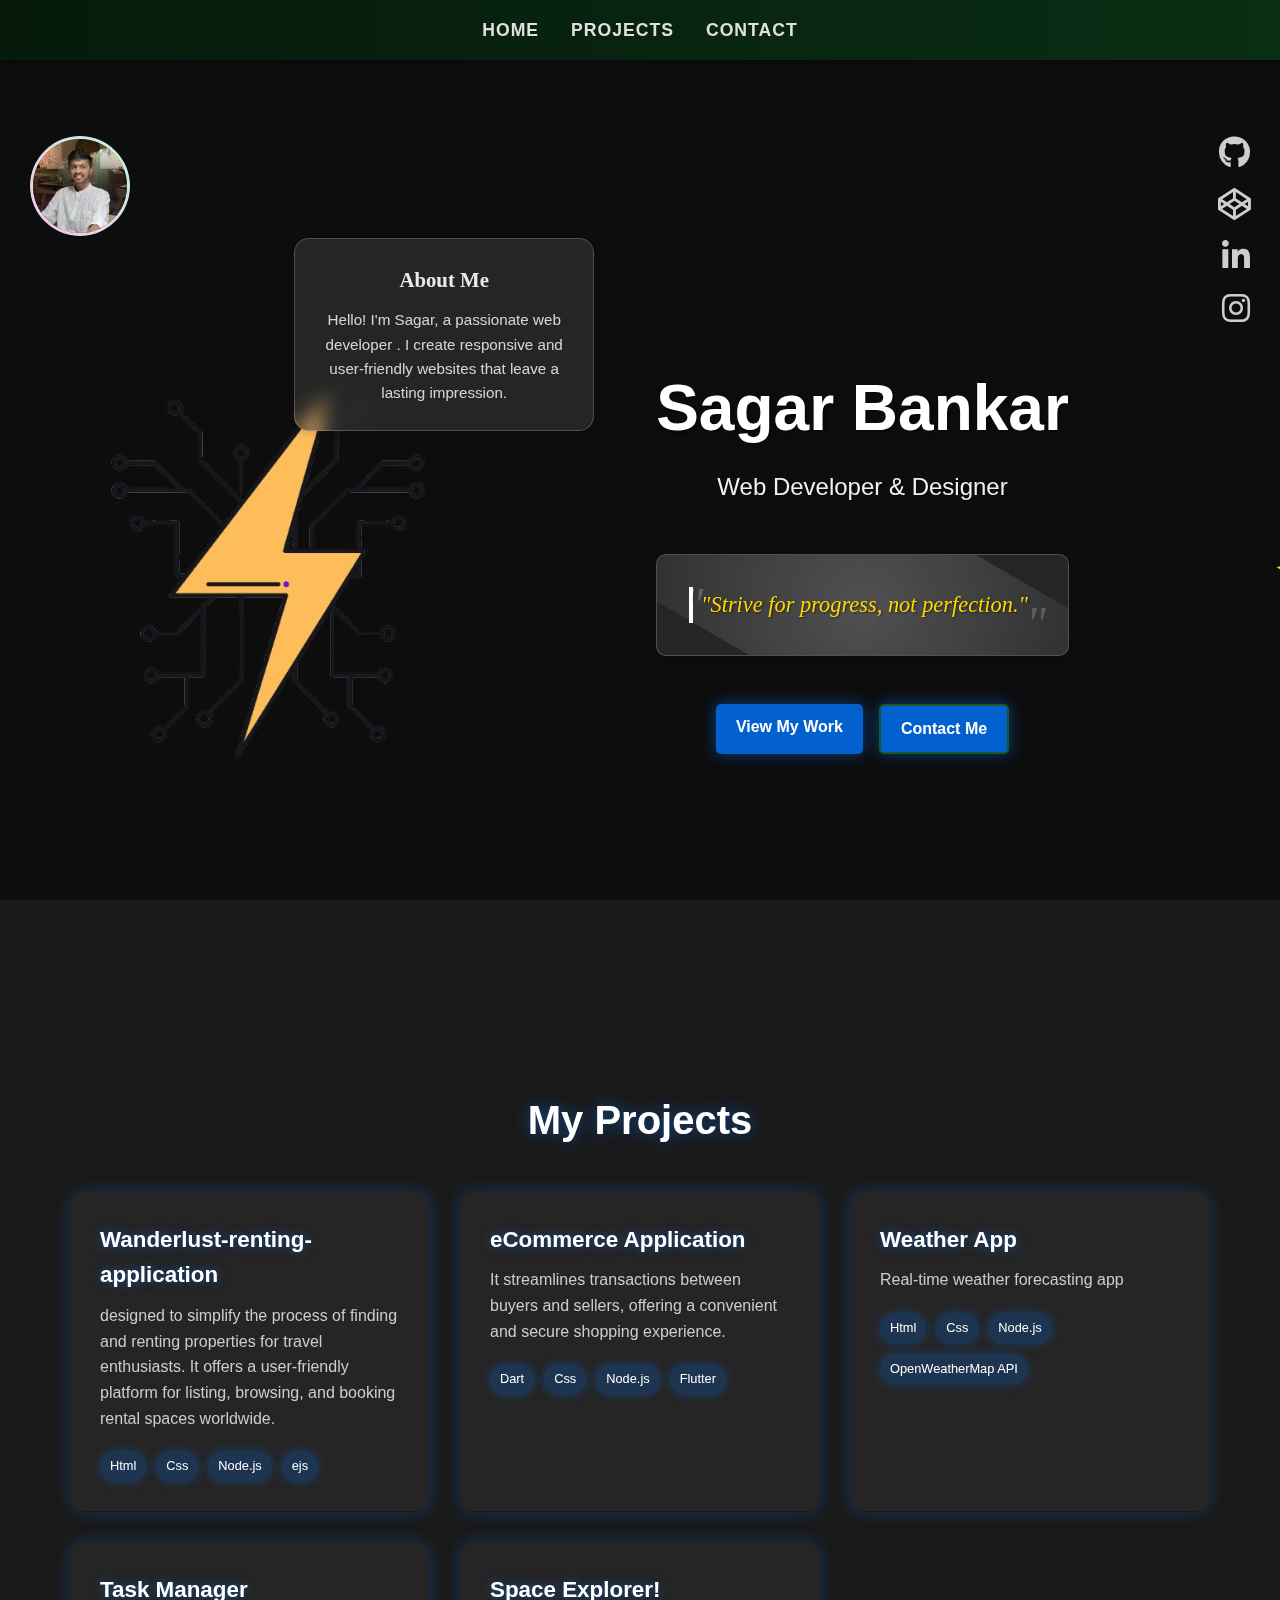
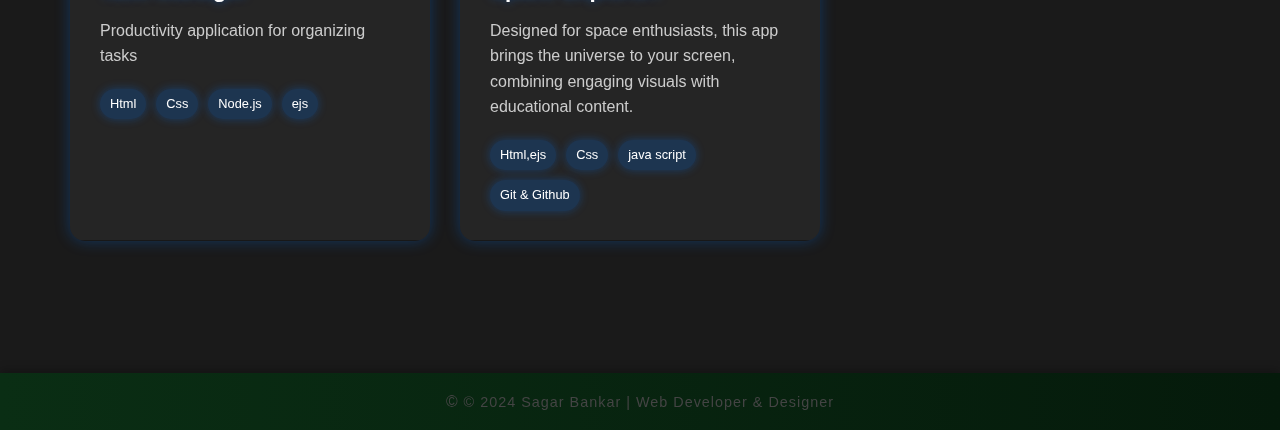
==== index.html @ 1aa9ca57 "Update index.html" ====
\<!DOCTYPE html>
<html lang="en">
<head>
    <meta charset="UTF-8">
    <meta name="viewport" content="width=device-width, initial-scale=1.0">
    <title>Welcome to the Progress</title>
    <link rel="stylesheet" href="styles.css">
    <link rel="stylesheet" href="https://cdnjs.cloudflare.com/ajax/libs/font-awesome/6.4.0/css/all.min.css">
</head>
<body>
    <header>
        <nav>
            <ul>
                <li><a href="#home">Home</a></li>
                
                <li><a href="#projects">Projects</a></li>
                <li><a href="contact.html">Contact</a></li>
            </ul>
        </nav>
    </header>

    <main>
        <section id="home">
            <div class="profile-container">
                <a href="https://www.linkedin.com/in/sagar-bankar-/" target="_blank" class="profile-image-link">
                    <div class="profile-image">
                        <img src="IMG_1067.jpg" alt="sagar">
                    </div>
                </a>
                <!-- New logo image -->
                <div class="logo-container">
                    <img src="logo.png" alt="Logo" class="logo"> <!-- Update the path to your logo -->
                </div>
                <!-- New about box -->
                <div class="curvy-arrow"></div>
                <div class="about-box">
                    <h3>About Me</h3>
                    <p>Hello! I'm Sagar, a passionate web developer . I create responsive and user-friendly websites that leave a lasting impression.</p>
                </div>
            </div>
            <div class="content">
                <h1>Sagar Bankar</h1>
                <p class="tagline">Web Developer & Designer</p>
                <div class="quote-box">
                    <blockquote>
                        "Strive for progress, not perfection."
                        
                    </blockquote>
                </div>
                <div class="cta-buttons">
                    <a href="#projects" class="btn btn-primary">View My Work</a>
                    <a href="contact.html" class="btn btn-secondary">Contact Me</a>
                </div>
            </div>
            <div class="social-icons">
                <a href="https://github.com/Sagar27044" target="_blank" class="social-icon">
                    <i class="fab fa-github"></i>
                </a>
                <a href="https://codepen.io/Sagar-Bankar" target="_blank" class="social-icon">
                    <i class="fab fa-codepen"></i>
                </a>
                <a href="https://www.linkedin.com/in/sagar-bankar-/" target="_blank" class="social-icon">
                    <i class="fab fa-linkedin-in"></i>
                </a>
                <a href="https://www.instagram.com/desafio.byte/" target="_blank" class="social-icon">
                    <i class="fab fa-instagram"></i>
                </a>
            </div>
        </section>

        <section id="about">
            
        </section>

        <section id="projects">
            <h2>My Projects</h2>
            <div class="project-grid">
                <div class="project-card">
                    <div class="project-content">
                        <h3>Wanderlust-renting-application</h3>
                        <p>designed to simplify the process of finding and renting properties
                            for travel enthusiasts. It offers a user-friendly platform for listing,
                            browsing, and booking rental spaces worldwide.</p>
                        <div class="project-tech">
                            <span>Html</span>
                            <span>Css</span>
                            <span>Node.js</span>
                            <span>ejs</span>
                        </div>
                    </div>
                    <div class="project-hover">
                        
                        <a href="https://github.com/Sagar27044/Wanderlust-renting-application" class="btn">GitHub</a>
                    </div>
                </div>
                <div class="project-card">
                    <div class="project-content">
                        <h3>eCommerce Application</h3>
                        <p>It streamlines transactions between buyers and sellers, offering a convenient and secure shopping experience.</p>
                        <div class="project-tech">
                            <span>Dart</span>
                            <span>Css</span>
                            <span>Node.js</span>
                            <span>Flutter</span>
                        </div>
                    </div>
                    <div class="project-hover">
                        
                        <a href="https://github.com/Sagar27044" class="btn">GitHub</a>
                    </div>
                </div>
                <div class="project-card">
                    <div class="project-content">
                        <h3>Weather App</h3>
                        <p>Real-time weather forecasting app</p>
                        <div class="project-tech">
                            <span>Html</span>
                            <span>Css</span>
                            <span>Node.js</span>
                            <span>OpenWeatherMap API</span>
                        </div>
                    </div>
                    <div class="project-hover">
                        <a href="https://codepen.io/Sagar-Bankar/pen/vYMEaLp" class="btn">View Project</a>
                        <a href="https://github.com/Sagar27044/Weather-app" class="btn">GitHub</a>
                    </div>
                </div>
                <div class="project-card">
                    <div class="project-content">
                        <h3>Task Manager</h3>
                        <p>Productivity application for organizing tasks</p>
                        <div class="project-tech">
                            <span>Html</span>
                            <span>Css</span>
                            <span>Node.js</span>
                            <span>ejs</span>
                        </div>
                    </div>
                    <div class="project-hover">
                        <a href="https://codepen.io/Sagar-Bankar/pen/rNbzBEo" class="btn">View Project</a>
                        <a href="https://github.com/Sagar27044" class="btn">GitHub</a>
                    </div>
                </div>
                  <div class="project-card">
                    <div class="project-content">
                        <h3>Space Explorer!</h3>
                        <p>Designed for space enthusiasts, this app brings the universe to your screen, 
                            combining engaging visuals with educational content.</p>
                        <div class="project-tech">
                            <span>Html,ejs</span>
                            <span>Css</span>
                            <span>java script</span>
                            <span>Git & Github</span>
                        </div>
                    </div>
                    <div class="project-hover">
                        <a href="https://sagar27044.github.io/Space-explorer/" class="btn">View Project</a>
                        <a href="https://github.com/Sagar27044/Space-explorer" class="btn">GitHub</a>
                    </div>
                </div>
                
                <!-- Add more project cards as needed -->
            </div>
        </section>
    </main>

    <footer>
        <p>&copy; 2024 Sagar Bankar | Web Developer & Designer</p>
    </footer>

    <script src="script.js"></script>
</body>
</html>
---- styles.css ----
* {
    box-sizing: border-box;
    margin: 0;
    padding: 0;
}

@keyframes backgroundColorPalette {
  0% {
    background: #ee6055;
  }
  25% {
    background: #60d394;
  }
  50% {
    background: #aaf683;
  }
  75% {
    background: #ffd97d;
  }
  100% {
    background: #ff9b85;
  }
}

body {
    margin: 0;
    font-family: Arial, sans-serif;
    line-height: 1.6;
    background-image: url('https://wallpaperaccess.com/full/2637588.jpg'); /* Replace with your image file */
    background-size: cover;
    background-position: center;
    background-attachment: fixed;
    background-repeat: no-repeat;
    color: #333;
    background-color: #1a1a1a;
    display: flex;
    flex-direction: column;
    min-height: 100vh;
}

/* Add a semi-transparent overlay to improve text readability */
body::before {
    content: '';
    position: fixed;
    top: 0;
    left: 0;
    width: 100%;
    height: 100%;
    background-color: rgba(0, 0, 0, 0.5); /* Adjust opacity as needed */
    z-index: -1;
}

header {
    background: linear-gradient(to right, #0a2e14, #051a0b); /* Darker shaded green from left to right */
    padding: 1rem;
    position: fixed;
    width: 100%;
    top: 0;
    left: 0;
    z-index: 1000;
    transition: all 0.3s ease;
    box-shadow: 0 2px 10px rgba(0, 0, 0, 0.3);
}

header:hover {
    background: linear-gradient(to right, #051a0b, #0a2e14); /* Reverse darker gradient on hover */
}

nav ul {
    list-style-type: none;
    display: flex;
    justify-content: center;
    padding: 0;
    margin: 0;
}

nav ul li {
    margin: 0 1rem;
    position: relative;
}

nav ul li a {
    color: #e0e0e0; /* Light gray text color for better contrast */
    text-decoration: none;
    font-size: 1.1rem;
    font-weight: bold;
    text-transform: uppercase;
    letter-spacing: 1px;
    padding: 0.5rem 0;
    transition: all 0.3s ease;
}

nav ul li a::before {
    content: '';
    position: absolute;
    width: 100%;
    height: 2px;
    bottom: -2px;
    left: 0;
    background-color: #4CAF50; /* Brighter green for the underline */
    visibility: hidden;
    transform: scaleX(0);
    transition: all 0.3s ease-in-out;
}

nav ul li a:hover::before {
    visibility: visible;
    transform: scaleX(1);
}

nav ul li a:hover {
    color: #ffffff; /* White text color on hover for contrast */
    text-shadow: 0 0 5px rgba(76, 175, 80, 0.5); /* Subtle glow effect on hover */
}

main {
    padding-top: 80px; /* Adjust based on your header height */
    padding-bottom: 50px; /* Adjust based on your footer's height */
    flex: 1 0 auto;
}

section {
    margin-bottom: 2rem;
}

h1, h2, h3 {
    color: #333;
}

p {
    color: #444;
}

.project {
    background-color: #f4f4f4;
    padding: 1rem;
    margin-bottom: 1rem;
    border-radius: 5px;
}

form {
    display: flex;
    flex-direction: column;
}

input, textarea {
    margin-bottom: 1rem;
    padding: 0.5rem;
}

button {
    background-color: #4a4a4a;
    color: #fff;
    padding: 0.5rem;
    border: none;
    cursor: pointer;
}

footer {
    background: linear-gradient(to right, #0a2e14, #051a0b);
    color: #e0e0e0;
    text-align: center;
    padding: 1rem;
    position: relative; /* Changed from fixed to relative */
    left: 0;
    right: 0;
    z-index: 1000;
    box-shadow: 0 -2px 10px rgba(0, 0, 0, 0.3);
}

footer p {
    margin: 0;
    font-size: 0.9rem;
    letter-spacing: 1px;
}

/* Add a copyright symbol style if you want it to stand out */
footer p::before {
    content: "\00A9"; /* Unicode for copyright symbol */
    font-size: 1.1em;
    margin-right: 5px;
}

footer a {
    color: #4CAF50; /* Brighter green for links */
    text-decoration: none;
    transition: all 0.3s ease;
}

footer a:hover {
    color: #ffffff; /* White text color on hover for contrast */
    text-shadow: 0 0 5px rgba(76, 175, 80, 0.5); /* Subtle glow effect on hover */
}

@media (max-width: 768px) {
    nav ul {
        flex-direction: column;
        align-items: center;
    }

    nav ul li {
        margin-bottom: 0.5rem;
    }

    .content {
        margin: 1rem;
    }
}

#contact {
    max-width: 600px;
    margin: 80px auto 0;
    padding: 2rem;
    background-color: rgba(255, 255, 255, 0.1);
    border-radius: 15px;
    backdrop-filter: blur(10px);
    box-shadow: 0 0 20px rgba(255, 255, 255, 0.1);
}

#contact h1 {
    color: #fff;
    text-align: center;
    margin-bottom: 1rem;
    font-size: 2.5rem;
    text-shadow: 0 0 10px rgba(255, 255, 255, 0.5);
}

#contact p {
    color: #e0e0e0;
    text-align: center;
    margin-bottom: 2rem;
    font-size: 1.1rem;
}

#contact-form {
    display: flex;
    flex-direction: column;
}

#contact-form input,
#contact-form textarea {
    margin-bottom: 1rem;
    padding: 0.8rem;
    border: none;
    border-radius: 5px;
    background-color: rgba(255, 255, 255, 0.1);
    color: #fff;
    font-size: 1rem;
}

#contact-form input::placeholder,
#contact-form textarea::placeholder {
    color: #ccc;
}

#contact-form button {
    padding: 1rem;
    border: none;
    border-radius: 5px;
    background-color: #1a5928;
    color: #fff;
    font-size: 1.1rem;
    cursor: pointer;
    transition: all 0.3s ease;
    box-shadow: 0 0 10px rgba(26, 89, 40, 0.5);
}

#contact-form button:hover {
    background-color: #0e3e1a;
    box-shadow: 0 0 20px rgba(26, 89, 40, 0.8);
}

.social-links {
    margin-top: 2rem;
    text-align: center;
}

.social-links h2 {
    color: #fff;
    margin-bottom: 1rem;
    font-size: 1.5rem;
}

.social-links a {
    display: inline-block;
    margin: 0 10px;
    padding: 10px 20px;
    background-color: #1a5928;
    color: #fff;
    text-decoration: none;
    border-radius: 5px;
    transition: all 0.3s ease;
    box-shadow: 0 0 10px rgba(26, 89, 40, 0.5);
}

.social-links a:hover {
    background-color: #0e3e1a;
    box-shadow: 0 0 20px rgba(26, 89, 40, 0.8);
}

#home {
    position: relative;
    height: 100vh;
    display: flex;
    align-items: center;
    justify-content: center;
    text-align: center;
    color: #fff;
    overflow: hidden;
}

.profile-image-link {
    position: absolute;
    top: 30px;
    left: 30px;
    width: 100px;
    height: 100px;
    border-radius: 50%;
    overflow: hidden;
    cursor: pointer;
    text-decoration: none;
    transition: all 0.3s ease;
}

.profile-image {
    width: 100%;
    height: 100%;
    border: 3px solid rgba(255, 255, 255, 0.8);
    border-radius: 50%;
    overflow: hidden;
    box-shadow: 0 0 20px rgba(255, 255, 255, 0.5);
    transition: all 0.3s ease;
}

.profile-image::before {
    content: '';
    position: absolute;
    top: -3px;
    left: -3px;
    right: -3px;
    bottom: -3px;
    background: linear-gradient(45deg, #ff00aa, #00ff99);
    z-index: -1;
    border-radius: 50%;
    opacity: 0.7;
    transition: all 0.3s ease;
}

.profile-image img {
    width: 100%;
    height: 100%;
    object-fit: cover;
    transition: all 0.3s ease;
}

.profile-image-link:hover {
    transform: scale(1.05);
}

.profile-image-link:hover .profile-image {
    border-color: rgba(0, 120, 255, 0.8); /* Blue border */
    box-shadow: 0 0 30px rgba(0, 120, 255, 0.7); /* Blue glow */
}

.profile-image-link:hover .profile-image::before {
    background: linear-gradient(45deg, #0077ff, #00a8ff); /* Blue gradient */
    opacity: 1;
}

.profile-image-link:hover img {
    transform: scale(1.1);
}

/* Media query for smaller screens */
@media (max-width: 768px) {
    .profile-image-link {
        width: 80px;
        height: 80px;
        top: 20px;
        left: 20px;
    }
}

.linkedin-icon {
    position: absolute;
    bottom: 0;
    right: 0;
    background-color: #0077B5;
    color: white;
    width: 24px;
    height: 24px;
    border-radius: 50%;
    display: flex;
    align-items: center;
    justify-content: center;
    font-size: 14px;
    font-weight: bold;
    opacity: 0;
    transition: opacity 0.3s ease;
}

.profile-image-link:hover .profile-image {
    transform: scale(1.05);
    box-shadow: 0 0 30px rgba(255, 255, 255, 0.7);
}

.profile-image-link:hover .profile-image img {
    transform: scale(1.1);
}

.profile-image-link:hover .linkedin-icon {
    opacity: 1;
}

#home .content {
    position: relative;
    z-index: 1;
    background-color: transparent;
    padding: 2rem;
    border-radius: 10px;
    max-width: 800px;
}

#home h1 {
    font-size: 4rem;
    margin-bottom: 0.5rem;
    color: #fff;
    text-shadow: 2px 2px 4px rgba(0,0,0,0.5);
}

#home .tagline {
    font-size: 1.5rem;
    margin-bottom: 2rem;
    color: #f0f0f0;
    text-shadow: 1px 1px 2px rgba(0,0,0,0.5);
}

.quote-container {
    margin: 2rem 0;
    padding: 1.5rem;
    background-color: rgba(30, 30, 30, 0.9); /* Dark background similar to code editors */
    border-radius: 8px;
    box-shadow: 0 4px 6px rgba(0, 0, 0, 0.3), 0 0 0 1px rgba(255, 255, 255, 0.1);
    max-width: 600px;
    width: 100%;
    font-family: 'Courier New', Courier, monospace; /* Monospace font for code-like appearance */
    position: relative;
    overflow: hidden;
}

.quote-container::before {
    content: '> echo " Welcome to Progress "';
    display: block;
    color: #64dd17; /* Light green color for terminal prompt */
    margin-bottom: 0.5rem;
    font-size: 0.9rem;
}

.quote-container blockquote {
    font-size: 1.2rem;
    color: #f0f0f0; /* Light grey for main text */
    margin: 0;
    padding: 0;
    border-left: none;
    line-height: 1.6;
}

.quote-container blockquote::before {
    content: '"';
    color: #ff9800; /* Orange color for quotation marks */
    font-size: 1.5em;
    line-height: 0.1em;
    margin-right: 0.25em;
    vertical-align: -0.4em;
}

.quote-container blockquote::after {
    content: '"';
    color: #ff9800;
    font-size: 1.5em;
    line-height: 0.1em;
    margin-left: 0.25em;
    vertical-align: -0.4em;
}

.quote-container blockquote footer {
    font-size: 0.9rem;
    color: #03a9f4; /* Light blue for the attribution */
    text-align: right;
    margin-top: 0.5rem;
}

.quote-container blockquote footer::before {
    content: '// ';
    color: #757575; /* Grey color for comment-like prefix */
}

.cta-buttons {
    display: flex;
    justify-content: center;
    gap: 1rem;
}

.btn {
    display: inline-block;
    padding: 0.8rem 1.5rem;
    border-radius: 30px;
    text-decoration: none;
    font-weight: bold;
    transition: all 0.3s ease;
}

.btn-primary {
    background-color: #ffd700;
    color: #333;
}

.btn-secondary {
    background-color: transparent;
    color: #fff;
    border: 2px solid #fff;
}

.btn:hover {
    transform: translateY(-3px);
    box-shadow: 0 4px 8px rgba(0,0,0,0.2);
}

.btn-primary:hover {
    background-color: #ffea00;
}

.btn-secondary:hover {
    background-color: rgba(255,255,255,0.1);
}

.content {
    text-align: center;
    padding: 2rem;
}

.content h1 {
    font-size: 3rem;
    margin-bottom: 1rem;
    color: #fff;
    text-shadow: 0 0 10px rgba(0, 119, 255, 0.5);
}

.content .tagline {
    font-size: 1.5rem;
    margin-bottom: 2rem;
    color: #e0e0e0;
}

.cta-buttons {
    display: flex;
    justify-content: center;
    gap: 1rem;
}

.btn {
    padding: 0.8rem 1.5rem;
    border-radius: 5px;
    text-decoration: none;
    font-weight: bold;
    transition: all 0.3s ease;
}

.btn-primary {
    background-color: #1a5928;
    color: #fff;
}

.btn-secondary {
    background-color: transparent;
    color: #fff;
    border: 2px solid #1a5928;
}

.btn:hover {
    transform: translateY(-3px);
    box-shadow: 0 4px 8px rgba(0, 0, 0, 0.2);
}

blockquote {
    font-style: italic;
    font-size: 1.5rem;
    border-left: 4px solid #fff;
    padding-left: 1rem;
    margin: 2rem 0;
    text-shadow: 1px 1px 2px rgba(0,0,0,0.5);
}

/* Add a subtle bounce animation to nav items */
@keyframes navItemBounce {
    0%, 100% { transform: translateY(0); }
    50% { transform: translateY(-5px); }
}

nav ul li {
    animation: navItemBounce 2s infinite;
    animation-delay: calc(var(--item-number) * 0.1s);
}

/* Media query for smaller screens */
@media (max-width: 768px) {
    .profile-image-link {
        width: 80px;
        height: 80px;
        top: 20px;
        left: 20px;
    }

    .linkedin-icon {
        width: 20px;
        height: 20px;
        font-size: 12px;
    }

    #home .content {
        padding-top: 80px; /* Adjusted to account for smaller image */
    }
}

.social-icons {
    position: absolute;
    top: 30px;
    right: 30px;
    display: flex;
    flex-direction: column;
    align-items: flex-end;
}

.social-icon {
    color: rgba(255, 255, 255, 0.8);
    font-size: 32px; /* Increased from 24px */
    margin-bottom: 20px; /* Increased from 15px */
    transition: all 0.3s ease;
}

.social-icon:hover {
    color: #0077ff; /* Blue color on hover */
    transform: scale(1.2);
}

/* Media query for smaller screens */
@media (max-width: 768px) {
    .social-icons {
        top: 20px;
        right: 20px;
    }

    .social-icon {
        font-size: 28px; /* Increased from 20px */
        margin-bottom: 15px; /* Increased from 10px */
    }
}

#projects {
    padding: 50px 0;
    background-image: url('https://www.transparenttextures.com/patterns/carbon-fibre.png');
    background-color: #1a1a1a;
    color: #fff;
}

.project-grid {
    display: grid;
    grid-template-columns: repeat(auto-fit, minmax(300px, 1fr));
    gap: 30px;
    padding: 0 30px;
    max-width: 1200px;
    margin: 0 auto;
}

.project-card {
    background: rgba(255, 255, 255, 0.05);
    border-radius: 15px;
    overflow: hidden;
    box-shadow: 0 0 15px rgba(0, 119, 255, 0.3);
    transition: all 0.3s ease;
    position: relative;
    backdrop-filter: blur(5px);
    animation: pulse 2s infinite alternate;
}

@keyframes pulse {
    0% {
        box-shadow: 0 0 15px rgba(0, 119, 255, 0.3);
    }
    100% {
        box-shadow: 0 0 30px rgba(0, 119, 255, 0.6);
    }
}

.project-card:hover {
    transform: translateY(-10px) scale(1.02);
    box-shadow: 0 0 30px rgba(0, 119, 255, 0.8);
}

.project-content {
    padding: 30px;
    position: relative;
    z-index: 1;
    transition: transform 0.3s ease;
}

.project-card:hover .project-content {
    transform: translateY(-60px);
}

.project-content h3 {
    margin: 0 0 10px;
    font-size: 1.4rem;
    color: #fff;
    text-shadow: 0 0 10px rgba(0, 119, 255, 0.5);
}

.project-content p {
    margin: 0 0 20px;
    font-size: 1rem;
    color: #ccc;
}

.project-tech {
    display: flex;
    flex-wrap: wrap;
    gap: 10px;
}

.project-tech span {
    background: rgba(0, 119, 255, 0.2);
    color: #fff;
    padding: 5px 10px;
    border-radius: 20px;
    font-size: 0.8rem;
    box-shadow: 0 0 10px rgba(0, 119, 255, 0.3);
}

.project-hover {
    position: absolute;
    bottom: 0;
    left: 0;
    right: 0;
    background: rgba(0, 0, 0, 0.8);
    padding: 20px;
    display: flex;
    justify-content: space-around;
    transform: translateY(100%);
    transition: transform 0.3s ease;
}

.project-card:hover .project-hover {
    transform: translateY(0);
}

.btn {
    padding: 10px 20px;
    background: rgba(0, 119, 255, 0.8);
    color: #fff;
    text-decoration: none;
    border-radius: 5px;
    transition: all 0.3s ease;
    box-shadow: 0 0 15px rgba(0, 119, 255, 0.5);
}

.btn:hover {
    background: rgba(0, 119, 255, 1);
    box-shadow: 0 0 20px rgba(0, 119, 255, 0.8);
}

#projects h2 {
    text-align: center;
    margin-bottom: 40px;
    font-size: 2.5rem;
    color: #fff;
    text-shadow: 0 0 15px rgba(0, 119, 255, 0.5);
}

.quote-box {
    max-width: 700px;
    
    margin: 3rem auto;
    padding: 2rem;
    background: rgba(255, 255, 255, 0.1);
    border-radius: 10px;
    box-shadow: 0 4px 6px rgba(0, 0, 0, 0.1), 0 1px 3px rgba(0, 0, 0, 0.08);
    backdrop-filter: blur(10px);
    -webkit-backdrop-filter: blur(10px);
    border: 1px solid rgba(255, 255, 255, 0.2);
    position: relative;
    overflow: hidden;
    transition: all 0.3s ease;
}

.quote-box::before {
    content: '';
    position: absolute;
    top: -50%;
    left: -50%;
    width: 200%;
    height: 200%;
    background: radial-gradient(circle, rgba(255,255,255,0.2) 0%, transparent 70%);
    transform: rotate(30deg);
}

.quote-box:hover {
    transform: translateY(-5px);
    box-shadow: 0 10px 20px rgba(0, 0, 0, 0.12), 0 4px 8px rgba(0, 0, 0, 0.06);
}

.quote-box blockquote {
    margin: 0;
    padding: 0;
    font-family: 'Playfair Display', serif;
    font-style: italic;
    font-size: 1.4rem;
    line-height: 1.6;
    position: relative;
    z-index: 1;
}

.quote-box blockquote p {
    margin: 0;
    background-image: 
        linear-gradient(45deg, #ff9a9e 0%, #fad0c4 99%, #fad0c4 100%),
        linear-gradient(to top, #a18cd1 0%, #fbc2eb 100%),
        linear-gradient(to right, #ffecd2 0%, #fcb69f 100%);
    background-size: 100% 100%, 100% 100%, 100% 100%;
    background-repeat: no-repeat;
    background-position: 0 0, 100% 0, 100% 100%;
    -webkit-background-clip: text;
    background-clip: text;
    color: transparent;
    text-shadow: 
        2px 2px 4px rgba(255,255,255,0.1),
        -2px -2px 4px rgba(0,0,0,0.1);
    mix-blend-mode: overlay;
}

.quote-box blockquote::before,
.quote-box blockquote::after {
    content: '"';
    font-family: 'Georgia', serif;
    font-size: 3rem;
    position: absolute;
    opacity: 0.2;
    color: #ffffff;
}

.quote-box blockquote::before {
    top: -20px;
    left: -10px;
}

.quote-box blockquote::after {
    bottom: -40px;
    right: -10px;
}

.quote-box footer {
    margin-top: 1rem;
    text-align: right;
    color: rgba(255, 255, 255, 0.7);
    font-family: 'Roboto', sans-serif;
    font-style: normal;
    font-size: 0.9rem;
    font-weight: 300;
    position: relative;
    z-index: 1;
}

.quote-box footer::before {
    content: '—';
    margin-right: 5px;
}

.content {
    color:#ffd700
}

.message-box {
    position: fixed;
    left: 20px;
    top: 50%;
    transform: translateY(-50%);
    width: 300px;
    background: rgba(0, 0, 0, 0.8);
    color: white;
    padding: 20px;
    border-radius: 10px;
    z-index: 1000;
}

.hidden {
    display: none;
}

.close-btn {
    position: absolute;
    top: 10px;
    right: 10px;
    background: none;
    border: none;
    color: white;
    font-size: 20px;
    cursor: pointer;
}

.profile-container {
    display: flex;
    align-items: flex-start;
    margin: 2rem 0;
    padding-left: 2rem;
}

.profile-content {
    position: relative;
    margin-right: 2rem;
}

.profile-photo {
    width: 150px;
    height: 150px;
    border-radius: 50%;
    object-fit: cover;
    box-shadow: 0 4px 8px rgba(0,0,0,0.1);
}

.curvy-arrow {
    position: absolute;
    top: 50%;
    right: -80px;
    width: 80px;
    height: 40px;
    border: 10px solid #ffd700;
    border-color: #ffd700 #ffd700 transparent transparent;
    border-radius: 0 100% 0 0;
    transform: rotate(-15deg);
    z-index: 1;
    animation: arrowPulse 2s infinite;
}

.curvy-arrow::after {
    content: '';
    position: absolute;
    top: -10px;
    right: -10px;
    width: 20px;
    height: 20px;
    background-color: #ffd700;
    transform: rotate(45deg);
    clip-path: polygon(0 0, 100% 0, 100% 100%);
}

@keyframes arrowPulse {
    0%, 100% {
        opacity: 0.7;
        transform: rotate(-15deg) scale(1);
    }
    50% {
        opacity: 1;
        transform: rotate(-15deg) scale(1.05);
    }
}

.about-box {
    background: rgba(255, 255, 255, 0.1);
    backdrop-filter: blur(10px);
    -webkit-backdrop-filter: blur(10px);
    color: white;
    padding: 1.5rem;
    border-radius: 15px;
    max-width: 300px;
    box-shadow: 0 4px 6px rgba(0, 0, 0, 0.1);
    border: 1px solid rgba(255, 255, 255, 0.2);
    position: relative;
    right: 170px;
}

.about-box h3 {
    margin-top: 0;
    margin-bottom: 0.75rem;
    font-family: 'Playfair Display', serif;
    font-size: 1.3rem;
    color: rgba(255, 255, 255, 0.9);
}

.about-box p {
    margin: 0;
    font-size: 0.95rem;
    line-height: 1.6;
    font-family: 'Roboto', sans-serif;
    color: rgba(255, 255, 255, 0.8);
}
.content{
    position: relative;
    right: 140px;
}
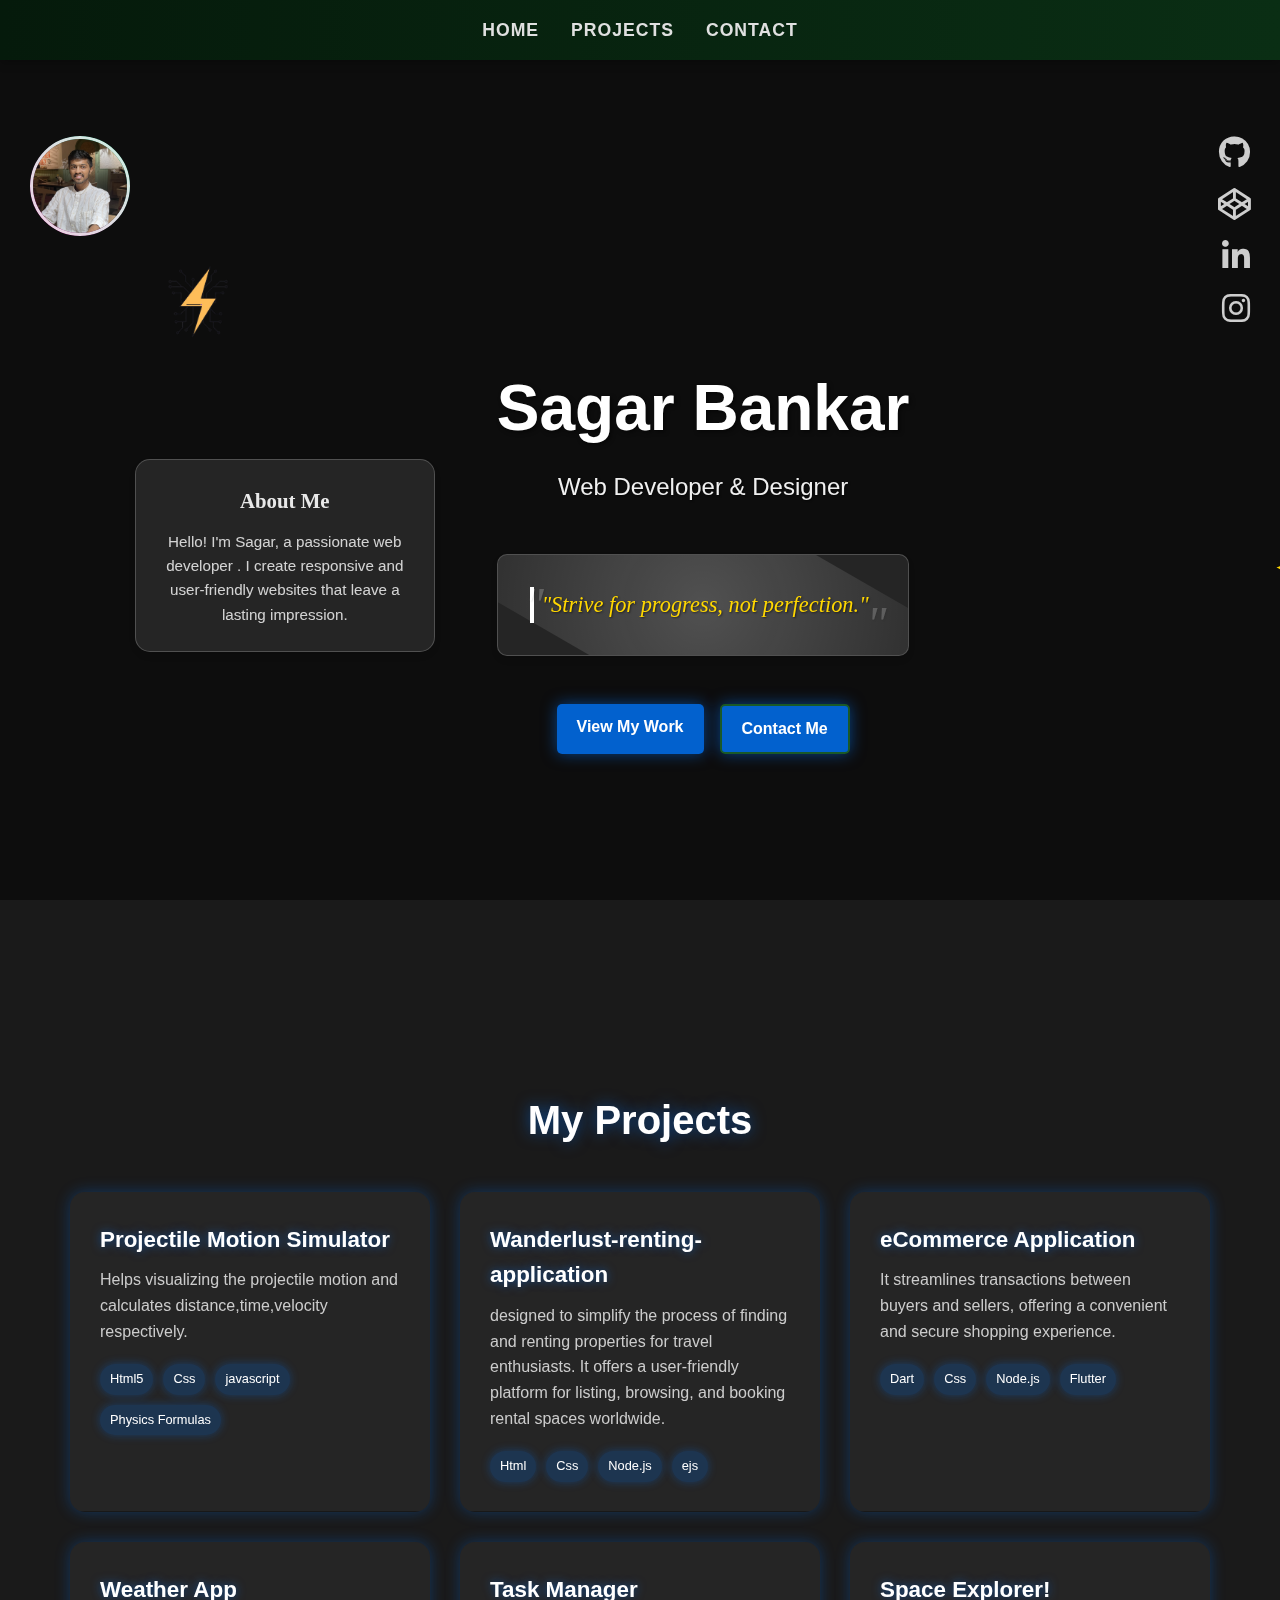
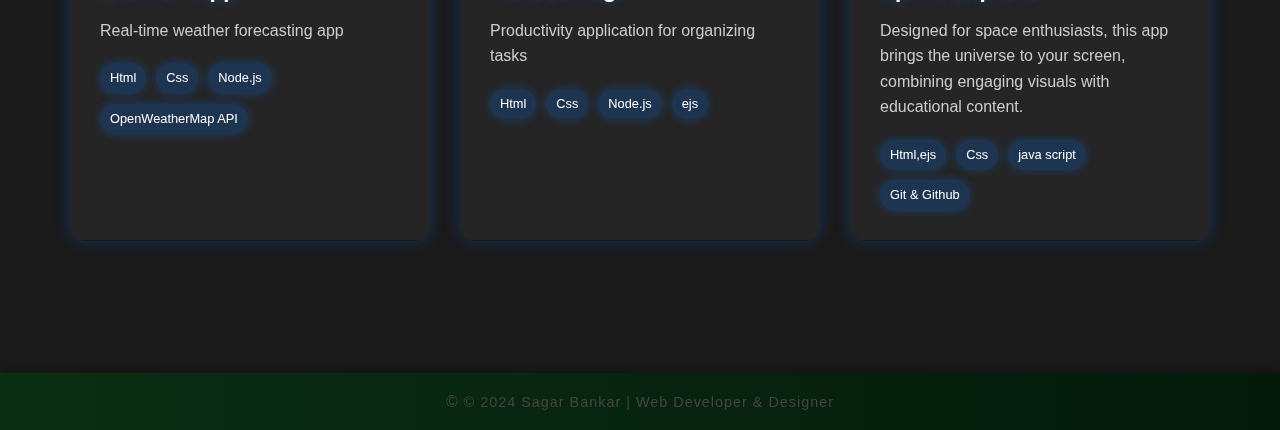
==== commit ed14ccbe: "Update index.html" ====
--- a/index.html
+++ b/index.html
@@ -75,6 +75,21 @@
         <section id="projects">
             <h2>My Projects</h2>
             <div class="project-grid">
+                  <div class="project-card">
+                    <div class="project-content">
+                        <h3>Projectile Motion Simulator</h3>
+                        <p>Helps visualizing the projectile motion and calculates distance,time,velocity respectively. </p>
+                        <div class="project-tech">
+                            <span>Html5</span>
+                            <span>Css</span>
+                            <span>javascript</span>
+                            <span>Physics Formulas</span>
+                        </div>
+                    </div>
+                    <div class="project-hover">
+                        <a href="https://projectile-motion-simu.netlify.app/" class="btn">View Project</a>
+                    </div>
+                </div>
                 <div class="project-card">
                     <div class="project-content">
                         <h3>Wanderlust-renting-application</h3>
@@ -122,7 +137,7 @@
                     </div>
                     <div class="project-hover">
                         <a href="https://codepen.io/Sagar-Bankar/pen/vYMEaLp" class="btn">View Project</a>
-                        <a href="https://github.com/Sagar27044/Weather-app" class="btn">GitHub</a>
+                        
                     </div>
                 </div>
                 <div class="project-card">
@@ -138,7 +153,7 @@
                     </div>
                     <div class="project-hover">
                         <a href="https://codepen.io/Sagar-Bankar/pen/rNbzBEo" class="btn">View Project</a>
-                        <a href="https://github.com/Sagar27044" class="btn">GitHub</a>
+                        
                     </div>
                 </div>
                   <div class="project-card">
@@ -155,9 +170,10 @@
                     </div>
                     <div class="project-hover">
                         <a href="https://sagar27044.github.io/Space-explorer/" class="btn">View Project</a>
-                        <a href="https://github.com/Sagar27044/Space-explorer" class="btn">GitHub</a>
+        
                     </div>
                 </div>
+              
                 
                 <!-- Add more project cards as needed -->
             </div>
--- a/styles.css
+++ b/styles.css
@@ -1,4 +1,5 @@
 * {
+
     box-sizing: border-box;
     margin: 0;
     padding: 0;
@@ -996,3 +997,11 @@
     position: relative;
     right: 140px;
 }
+
+.logo-container{
+    position: relative;
+    bottom: 220px;
+    right:70px;
+    display: flex;
+    height: 120px;
+}
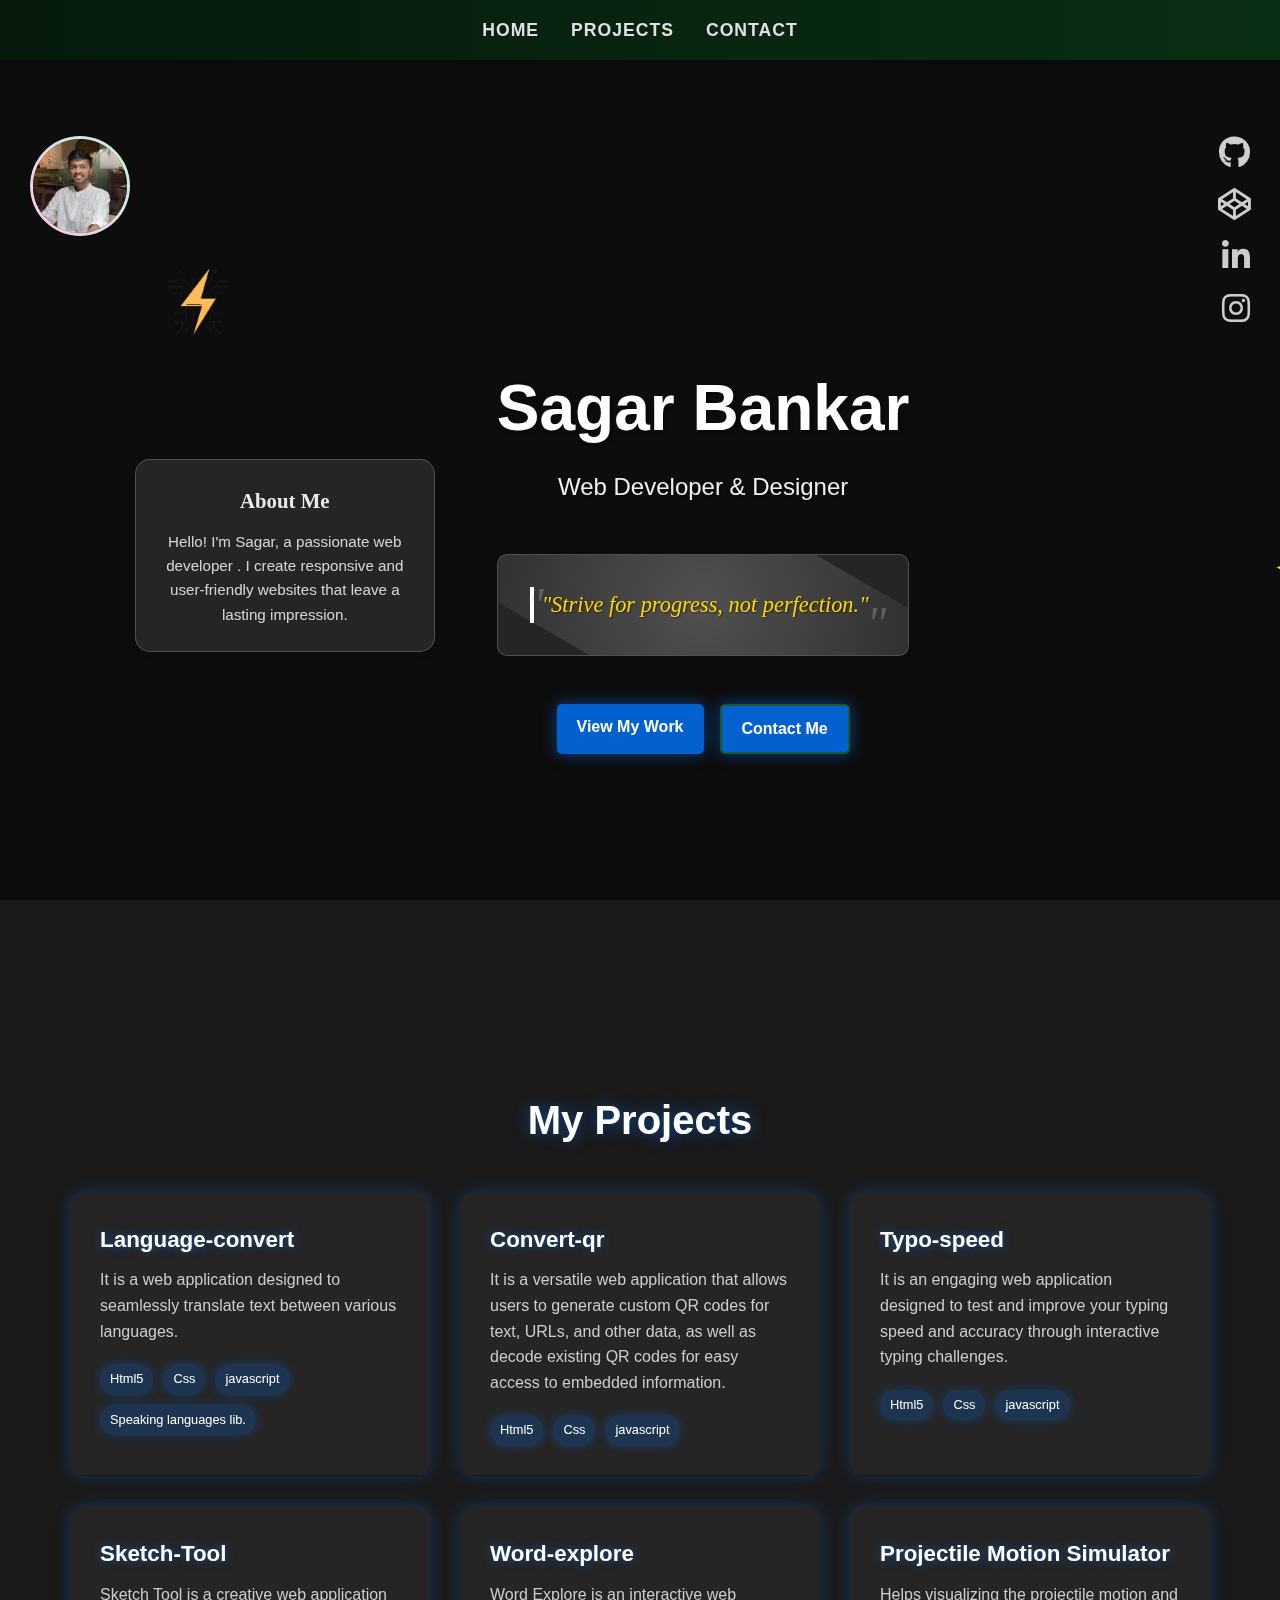
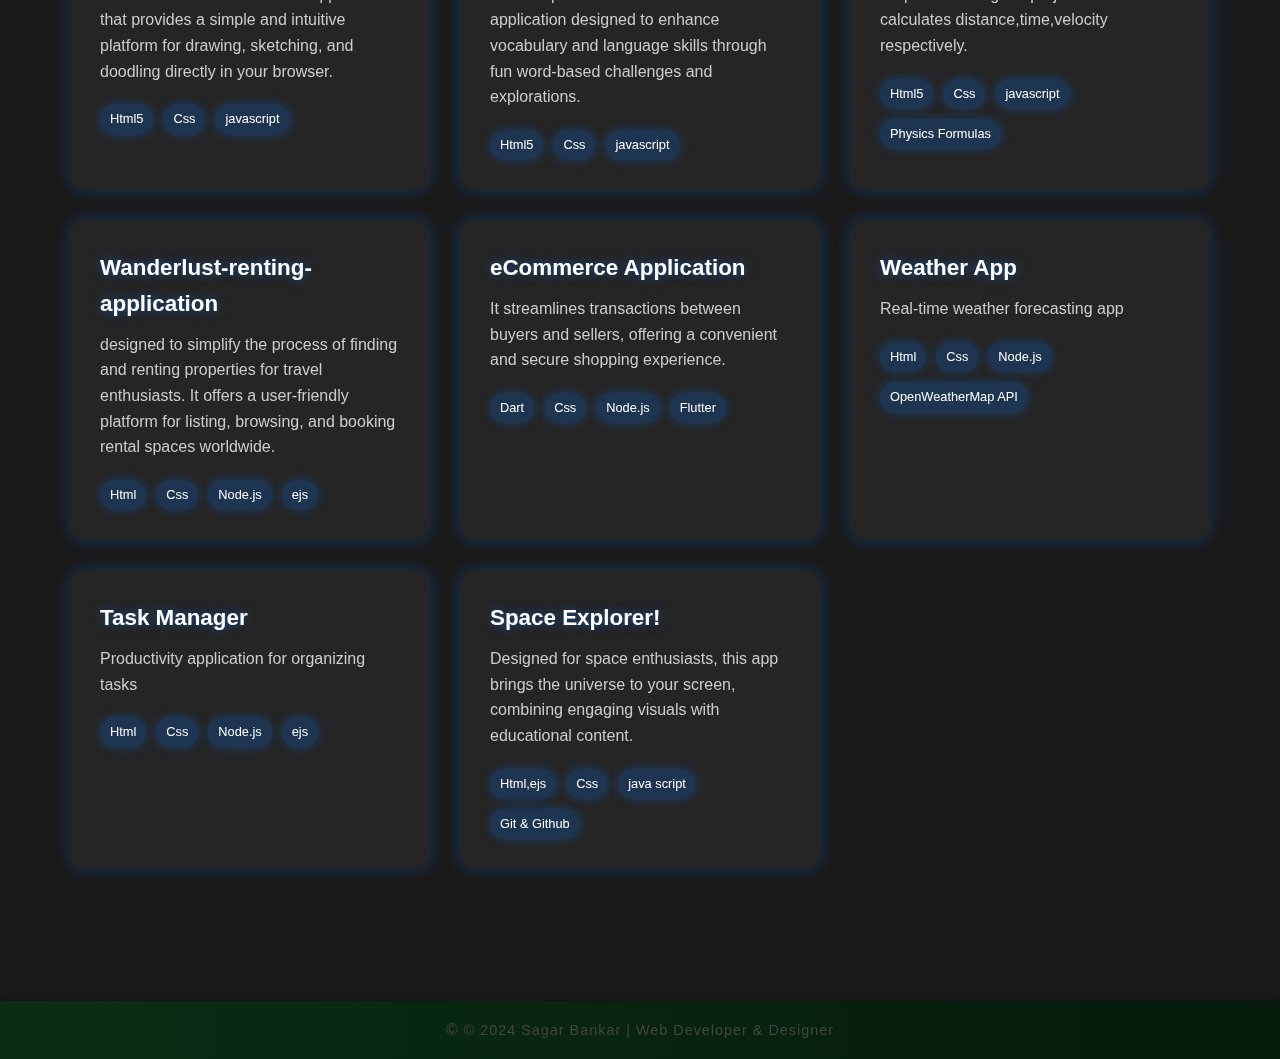
==== commit 96425dad: "Update index.html" ====
--- a/index.html
+++ b/index.html
@@ -6,6 +6,7 @@
     <title>Welcome to the Progress</title>
     <link rel="stylesheet" href="styles.css">
     <link rel="stylesheet" href="https://cdnjs.cloudflare.com/ajax/libs/font-awesome/6.4.0/css/all.min.css">
+    <link rel="icon" href="logo.png" type="image/png">
 </head>
 <body>
     <header>
@@ -75,6 +76,84 @@
         <section id="projects">
             <h2>My Projects</h2>
             <div class="project-grid">
+                 <div class="project-card">
+                    <div class="project-content">
+                        <h3>Language-convert</h3>
+                        <p>It is a web application designed to seamlessly translate text between various languages.</p>
+                        <div class="project-tech">
+                            <span>Html5</span>
+                            <span>Css</span>
+                            <span>javascript</span>
+                            <span>Speaking languages lib.</span>
+                        </div>
+                    </div>
+                    <div class="project-hover">
+                        <a href="https://language-convert.netlify.app/" class="btn">View Project</a>
+                    </div>
+                </div>
+                 <div class="project-card">
+                    <div class="project-content">
+                        <h3>Convert-qr</h3>
+                        <p>It is a versatile web application that allows users to generate custom QR codes for text, URLs, and other data, 
+                            as well as decode existing QR codes for easy access to embedded information.</p>
+                        <div class="project-tech">
+                            <span>Html5</span>
+                            <span>Css</span>
+                            <span>javascript</span>
+                        </div>
+                    </div>
+                    <div class="project-hover">
+                        <a href="https://convert-qr.netlify.app/" class="btn">View Project</a>
+                    </div>
+                </div>
+                 <div class="project-card">
+                    <div class="project-content">
+                        <h3>Typo-speed</h3>
+                        <p> It is an engaging web application designed to test and improve your
+                            typing speed and accuracy through interactive typing challenges. </p>
+                        <div class="project-tech">
+                            <span>Html5</span>
+                            <span>Css</span>
+                            <span>javascript</span>
+    
+                        </div>
+                    </div>
+                    <div class="project-hover">
+                        <a href="https://typo-speed.netlify.app/" class="btn">View Project</a>
+                    </div>
+                </div>
+                 <div class="project-card">
+                    <div class="project-content">
+                        <h3>Sketch-Tool</h3>
+                        <p>Sketch Tool is a creative web application that provides a simple and intuitive
+                            platform for drawing, sketching, and doodling directly in your browser. </p>
+                        <div class="project-tech">
+                            <span>Html5</span>
+                            <span>Css</span>
+                            <span>javascript</span>
+                           
+                        </div>
+                    </div>
+                    <div class="project-hover">
+                        <a href="https://sketch-tool.netlify.app/" class="btn">View Project</a>
+                    </div>
+                </div>
+                 <div class="project-card">
+                    <div class="project-content">
+                        <h3>Word-explore</h3>
+                        <p>Word Explore is an interactive web application designed to 
+                            enhance vocabulary and language skills through fun word-based challenges and explorations. </p>
+                        <div class="project-tech">
+                            <span>Html5</span>
+                            <span>Css</span>
+                            <span>javascript</span>
+                            
+                        </div>
+                    </div>
+                    <div class="project-hover">
+                        <a href="https://word-explore.netlify.app/" class="btn">View Project</a>
+                    </div>
+                </div>
                   <div class="project-card">
                     <div class="project-content">
                         <h3>Projectile Motion Simulator</h3>
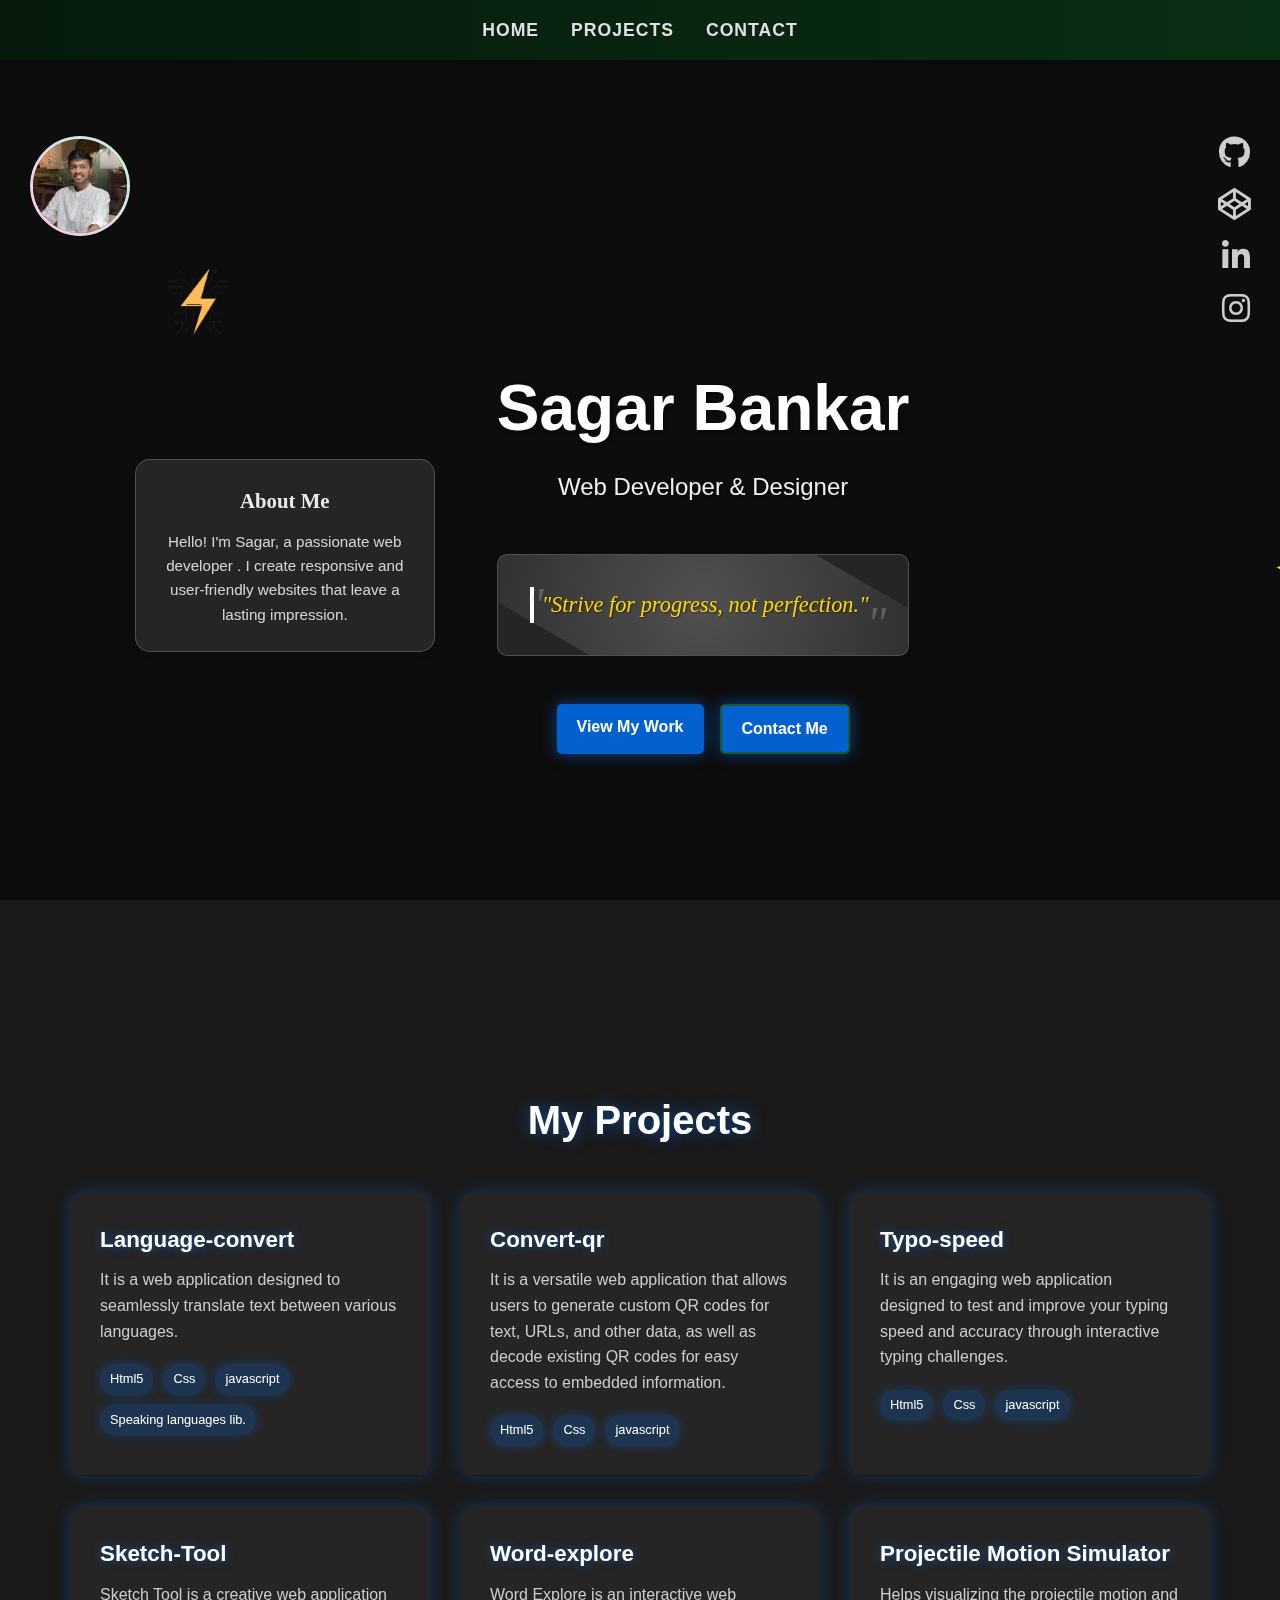
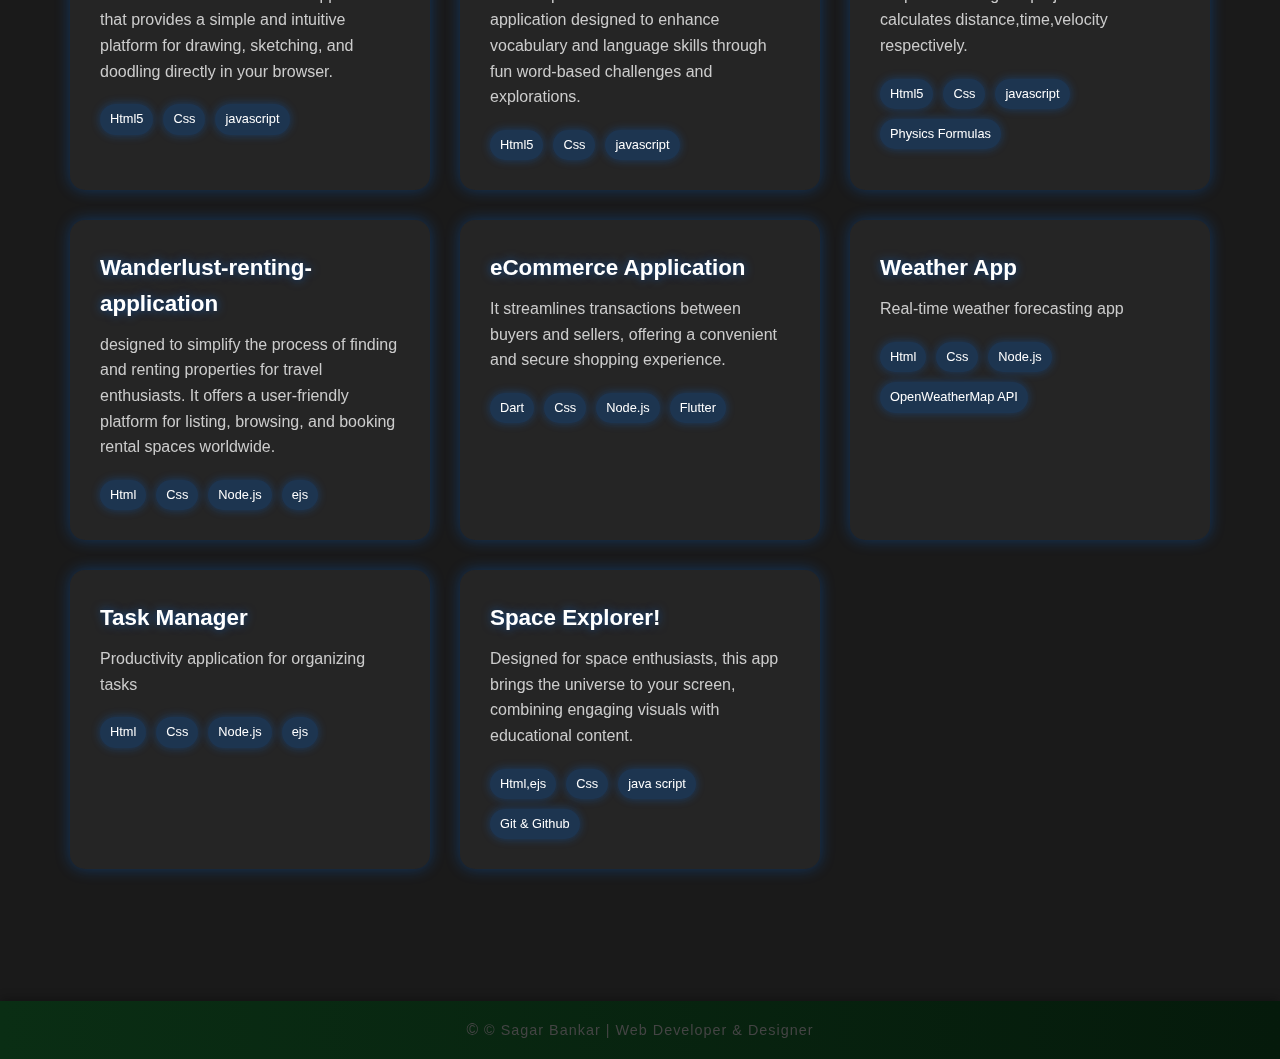
==== commit fa5cc4c8: "Update index.html" ====
--- a/index.html
+++ b/index.html
@@ -260,7 +260,7 @@
     </main>
 
     <footer>
-        <p>&copy; 2024 Sagar Bankar | Web Developer & Designer</p>
+        <p>&copy;  Sagar Bankar | Web Developer & Designer</p>
     </footer>
 
     <script src="script.js"></script>
